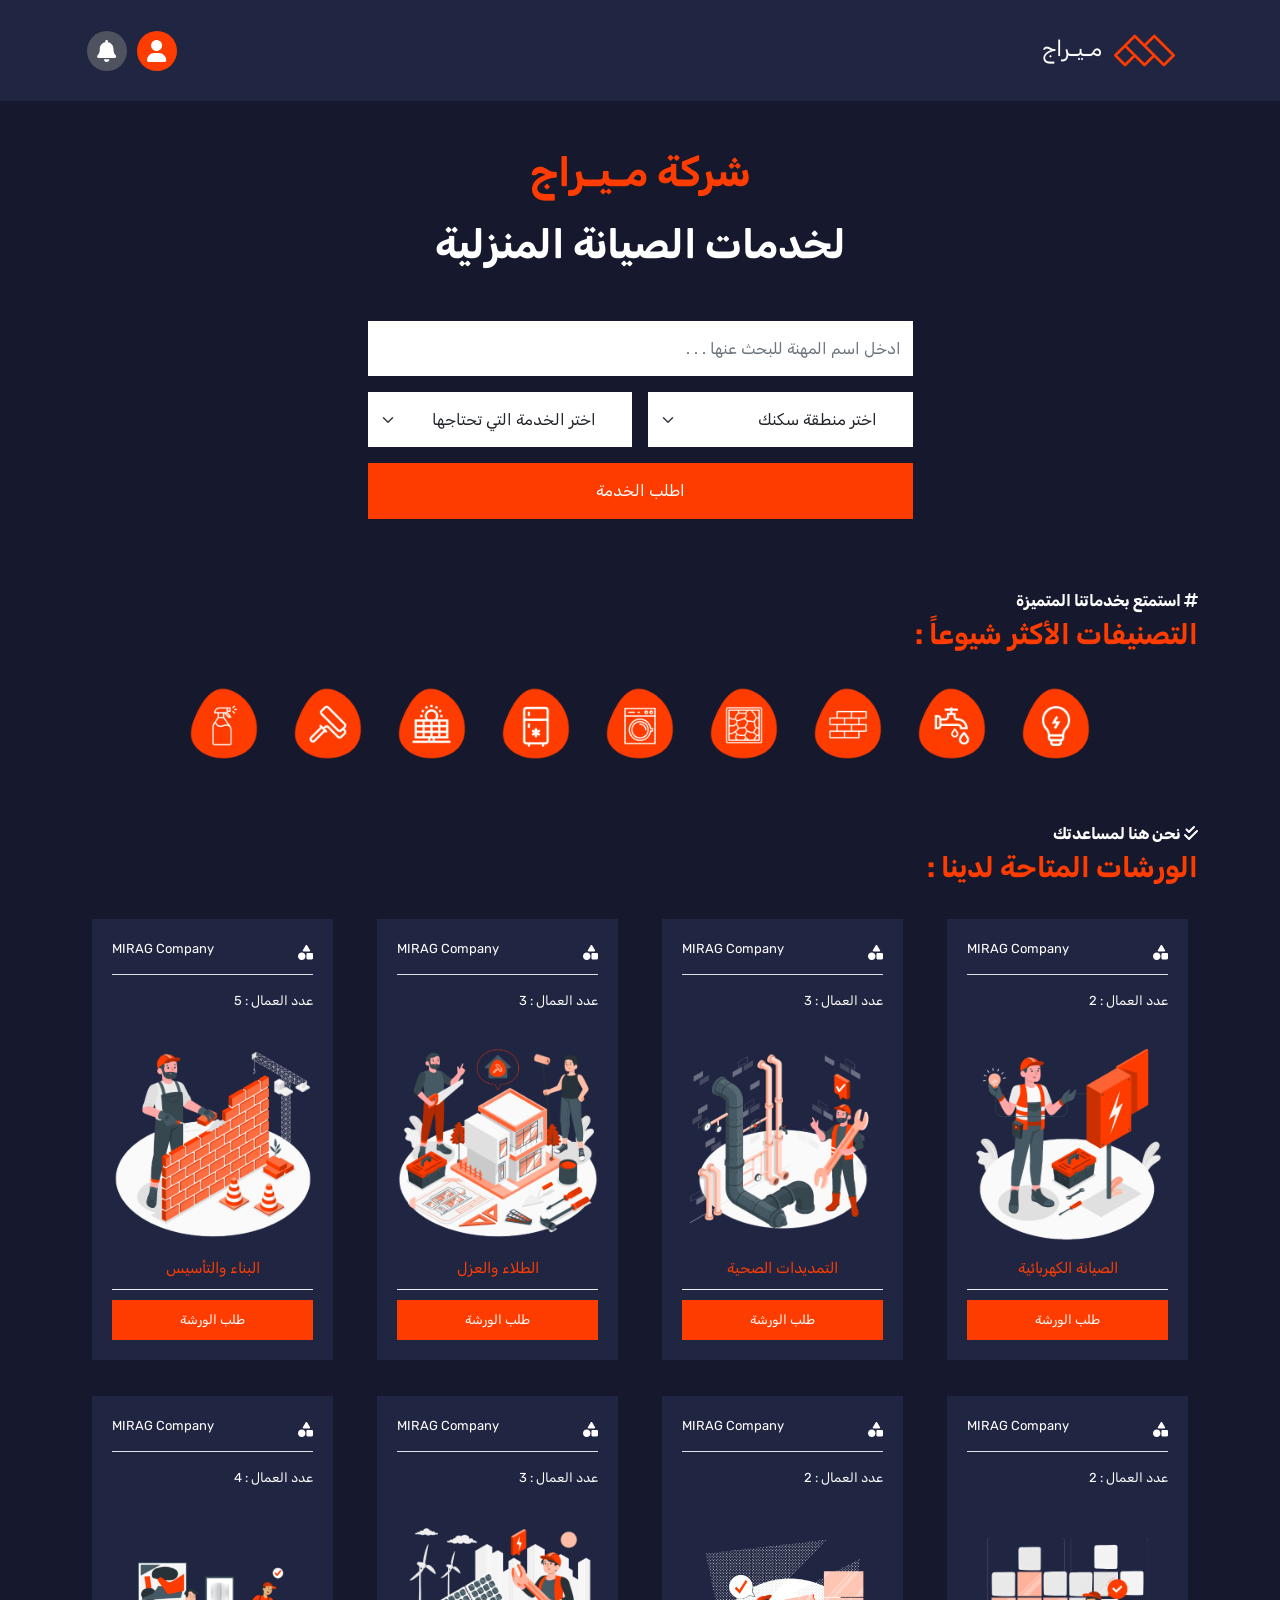
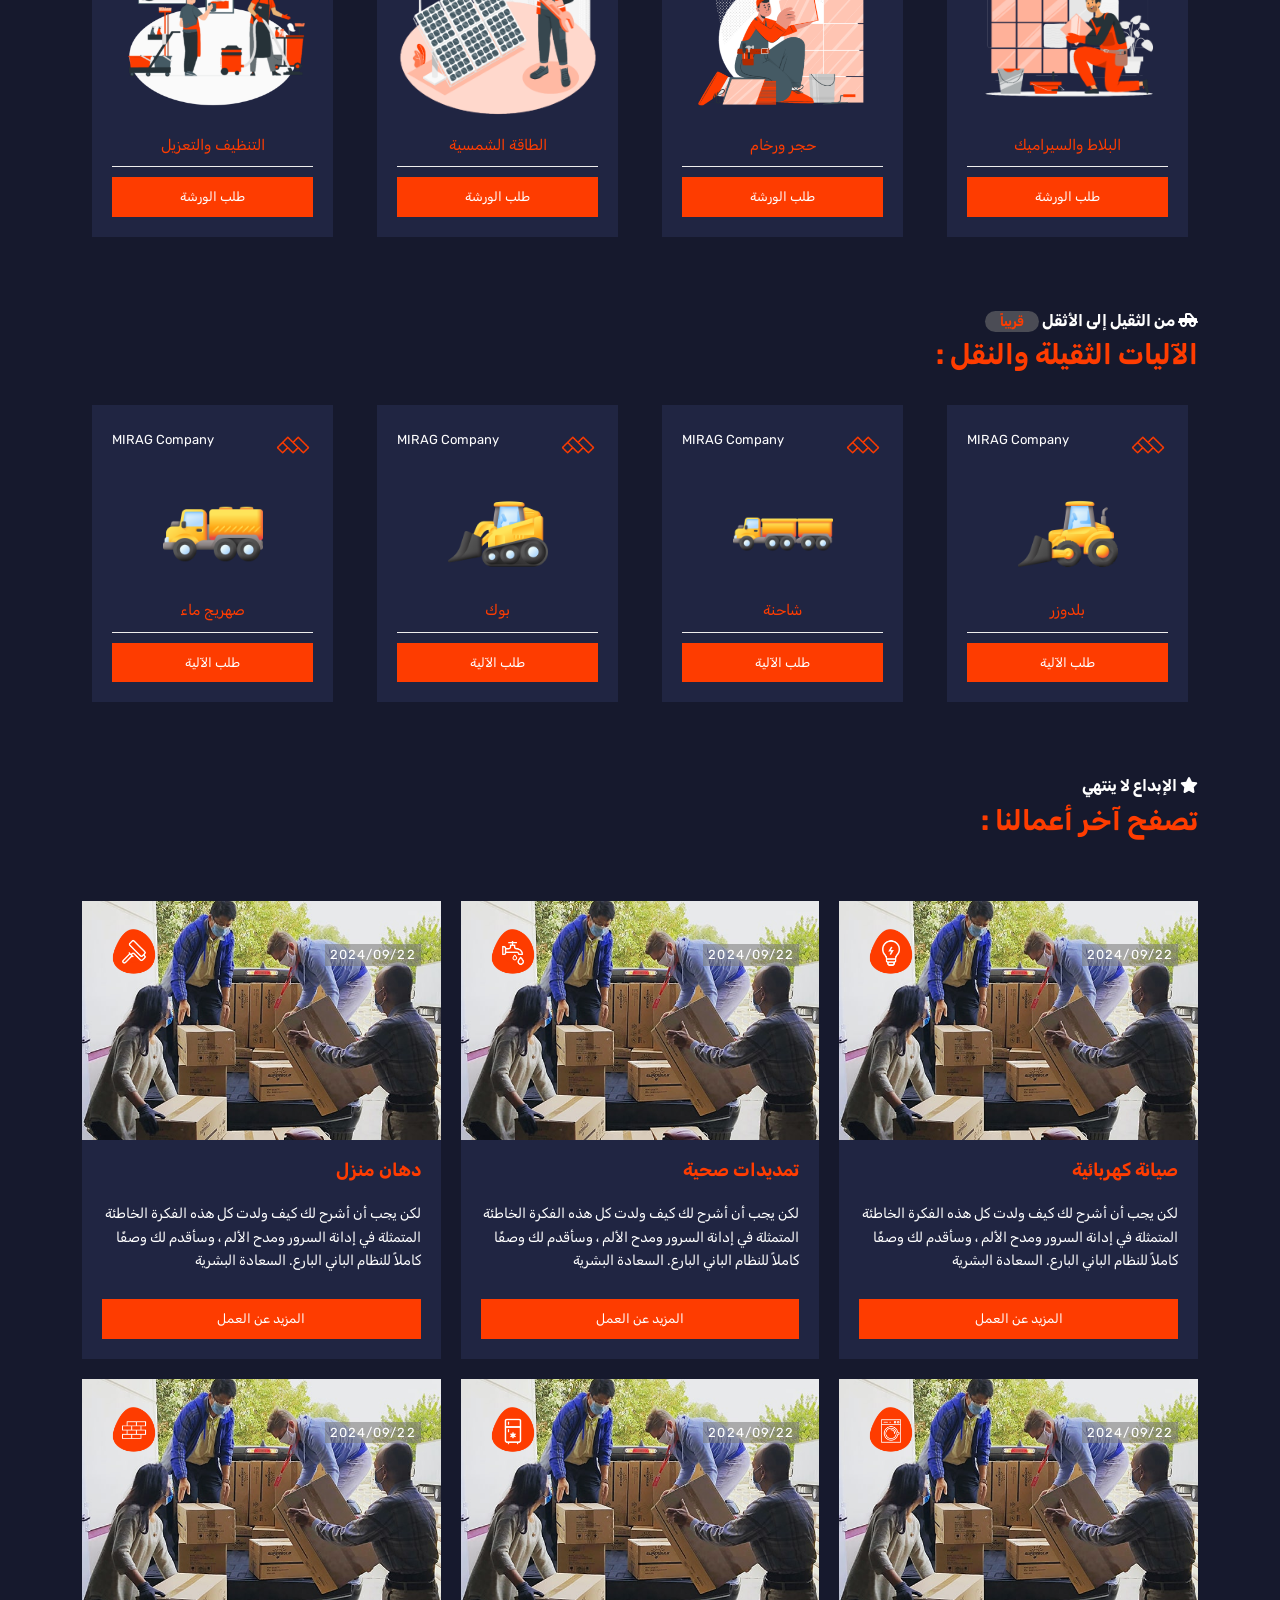
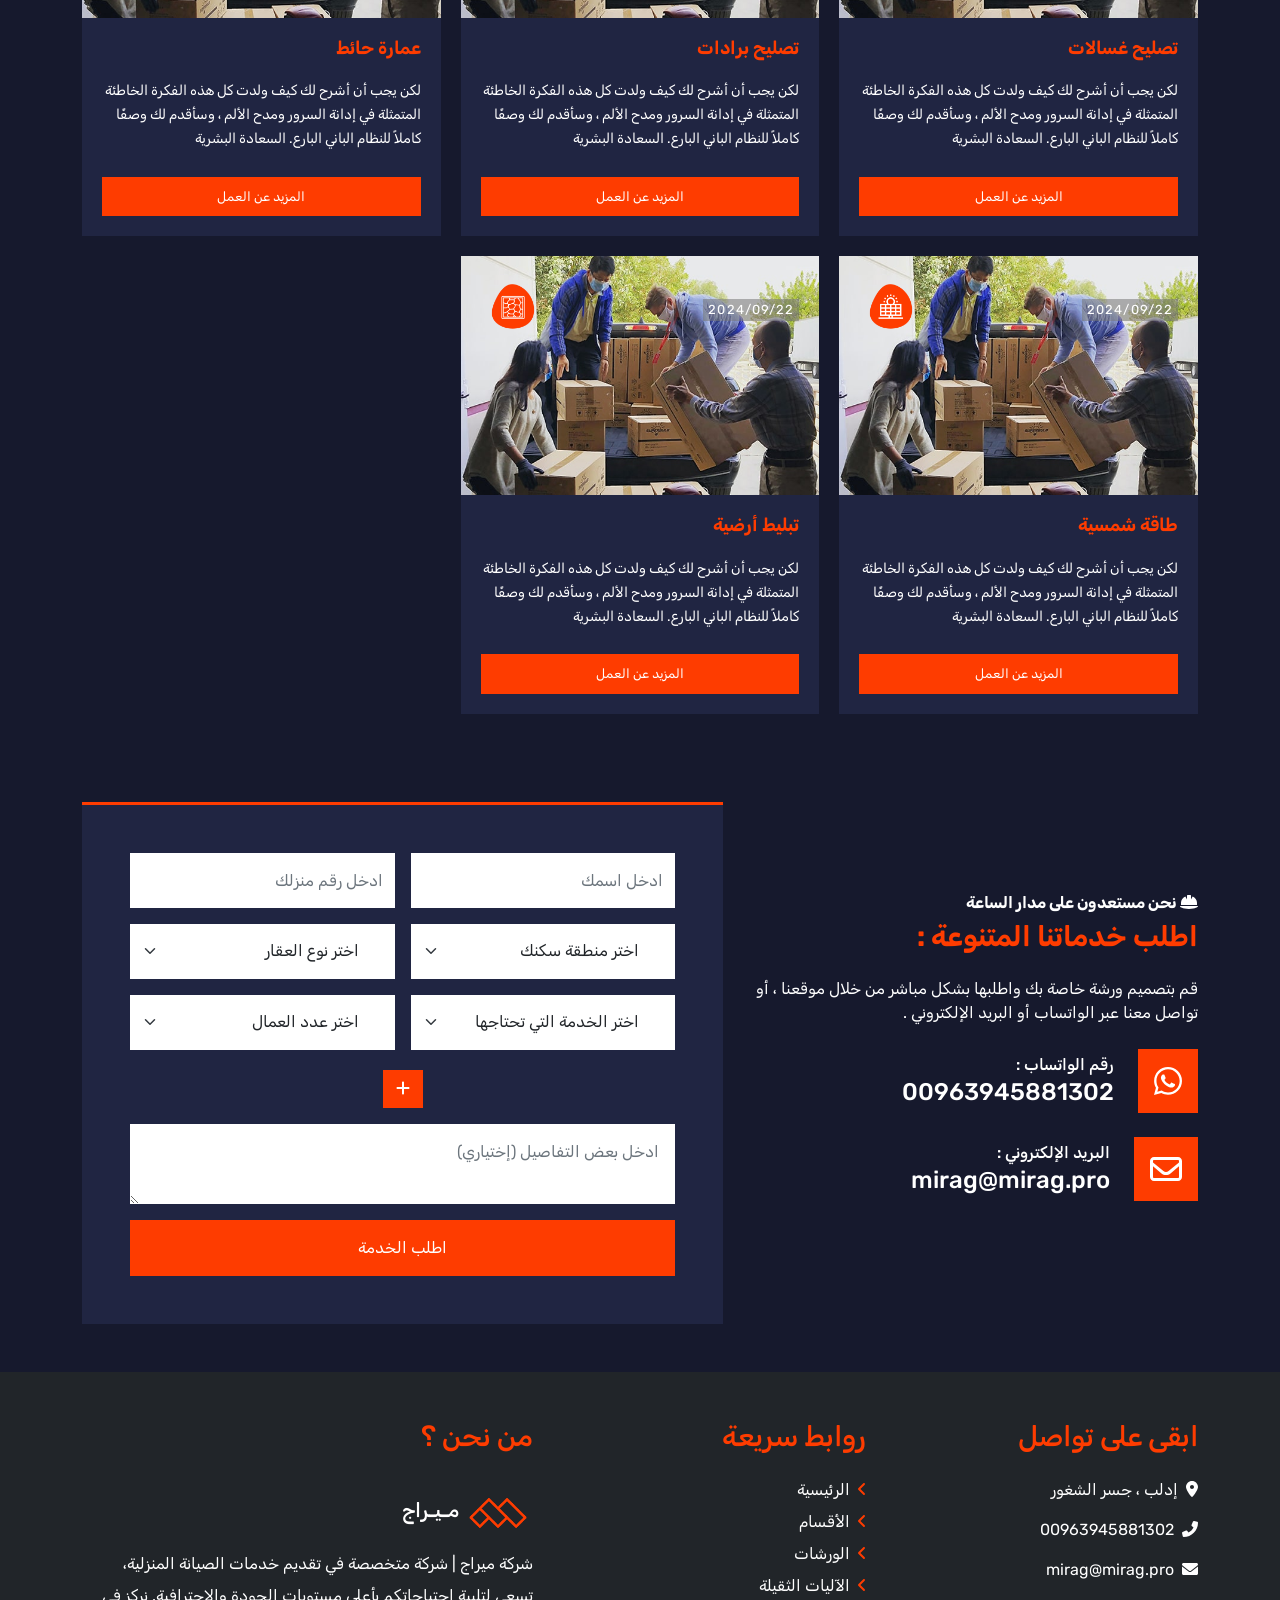
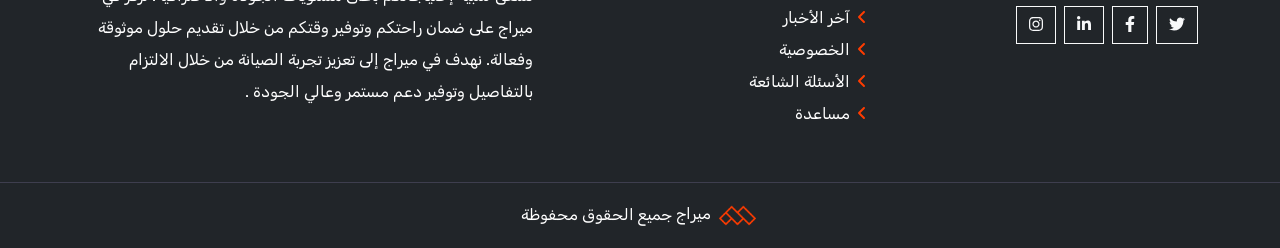
==== index.html @ 7f9eccc1 "Add files via upload" ====
<!DOCTYPE html>
<html dir="rtl">

<head>
    <meta charset="UTF-8">
    <meta name="viewport" content="width=device-width, initial-scale=1.0">
    <title>ميراج | صفحة الخدمات الرئيسية</title>
    <!-- favicon -->
    <link rel="icon" type="image/png" href="brand/icon.png">
    <link rel="stylesheet" href="css/bootstrap.min.css" />
    <link rel="stylesheet" href="css/all.min.css" />
    <link rel="stylesheet" href="css/style.css" />
    <!-- Fonts Tybe -->
    <link rel="preconnect" href="https://fonts.googleapis.com">
    <link rel="preconnect" href="https://fonts.gstatic.com" crossorigin>
    <link href="https://fonts.googleapis.com/css2?family=Rubik:ital,wght@0,300..900;1,300..900&display=swap"
        rel="stylesheet">
</head>

<body>
    <div id="header"></div>
    <!--Start Navbar -->
    <nav class="navbar navbar-expand-lg sticky-top">
        <div class="container">
            <a class="navbar-brand d-inline" href="index.html" style="font-size: 22px;">
                <img src="brand/icon.png" class="d-inline" height="75px" alt="logo-sera"> مـيـراج
            </a>
            <div class="link">
                <a class="p-2 p-lg-3 a-link bg-active" title="الملف الشخصي" aria-current="page" href="#"><i
                        class="fas fa-user"></i></a>
                <a class="p-2 p-lg-3 a-link" title="الإشعارات" aria-current="page" href="#"><i
                        class="fas fa-bell"></i></a>
            </div>
        </div>
    </nav>
    <!-- End Navbar -->
    <!-- Start Header -->
    <div class="container mb-4 mt-5">
        <div class="row justify-content-center">
            <h1 class="color-primary text-center mb-4 fw-bold">شركة مـيـراج</h1>
            <h1 class="text-white text-center fw-bold mb-1">لخدمات الصيانة المنزلية</h1>
        </div>
        <div class="row align-items-center justify-content-center">
            <div class="col-lg-7">
                <div class="text-center p-5">
                    <form>
                        <div class="row g-3">
                            <div class="col-12">
                                <input type="text" class="form-control border-0 noborder"
                                    placeholder="ادخل اسم المهنة للبحث عنها . . ." style="height: 55px;">
                            </div>
                            <div class="col-12 col-sm-6">
                                <select class="form-select border-0 noborder" style="height: 55px;">
                                    <option selected="">اختر منطقة سكنك</option>
                                    <option value="1">جسر الشغور</option>
                                    <option value="2">الجانودية</option>
                                    <option value="3">الشغر</option>
                                </select>
                            </div>
                            <div class="col-12 col-sm-6">
                                <select class="form-select border-0 noborder" style="height: 55px;">
                                    <option style="font-family:Rubik, sans-serif;" selected="">اختر الخدمة التي تحتاجها
                                    </option>
                                    <option value="1">الصيانة الكهربائية</option>
                                    <option value="2">التمديدات الصحية</option>
                                    <option value="3">العمارة</option>
                                    <option value="3">التبليط</option>
                                    <option value="3">الطاقة الشمسية</option>
                                    <option value="3">تصليح الغسالات</option>
                                    <option value="3">تصليح البرادات</option>
                                    <option value="3">الطلاء والعزل</option>
                                    <option value="3">التنظيف</option>
                                </select>
                            </div>
                            <div class="col-12">
                                <button class="btn btn-primary bg-active-button w-100 py-3 noborder border-0 "
                                    type="submit">اطلب الخدمة</button>
                            </div>
                        </div>
                    </form>
                </div>
            </div>
        </div>
    </div>
    <!-- End Header -->

    <!-- Start Tags -->
    <div class="container mb-5">
        <div class="row">
            <h6 class="text-white fw-bold"><i class="fas fa-hashtag"></i> استمتع بخدماتنا المتميزة
            </h6>
            <h3 class="color-primary fw-bold mb-4">التصنيفات الأكثر شيوعاً :</h3>
        </div>
        <div class="row mb-5">
            <center>
                <div class="col-md-12">
                    <div class="tags">
                        <a href="#"> <img src="icon/electric.png" alt="electric"></a>
                        <a href="#"> <img src="icon/plumber.png" alt="plumber"></a>
                        <a href="#"> <img src="icon/build.png" alt="build"></a>
                        <a href="#"><img src="icon/paved.png" alt="paved"></a>
                        <a href="#"> <img src="icon/washing.png" alt="washing"></a>
                        <a href="#"> <img src="icon/brad.png" alt="brad"></a>
                        <a href="#"> <img src="icon/sun_energy.png" alt="sun_energy"></a>
                        <a href="#"> <img src="icon/paint.png" alt="paint"></a>
                        <a href="#"> <img src="icon/clean.png" alt="clean"></a>
                    </div>
                </div>
            </center>
        </div>
    </div>
    <!-- End Tags -->
    <!-- Start Categories -->
    <section class="mb-5" id="categories">
        <div class="container">
            <div class="row">
                <h6 class="text-white fw-bold"><i class="fas fa-check-double"></i> نحن هنا لمساعدتك
                </h6>
                <h3 class="color-primary fw-bold mb-4">الورشات المتاحة لدينا :</h3>
            </div>
            <div class="row justify-content-center">

                <div class="col-lg-3 mb-3">
                    <div class="file">
                        <div class="info-button border-bottom">
                            <i class="fas fa-shapes icon-file mb-2"></i>
                            <p>MIRAG Company</p>
                        </div>
                        <p class="mt-3">عدد العمال : 2</p>
                        <div class="icon text-center">
                            <img decoding="async" src="warshat/Electrician-Mirag.png" width="200" alt="Electrician" />
                        </div>
                        <div class="name-ship">الصيانة الكهربائية</div>
                        <div class="info-between">
                            <a href="#" class="a-file">طلب الورشة</a>
                        </div>
                    </div>
                </div>

                <div class="col-lg-3 mb-3">
                    <div class="file">
                        <div class="info-button border-bottom">
                            <i class="fas fa-shapes icon-file mb-2"></i>
                            <p>MIRAG Company</p>
                        </div>
                        <p class="mt-3">عدد العمال : 3</p>
                        <div class="icon text-center">
                            <img decoding="async" src="warshat/plumber-Mirag.png" width="200" alt="plumber" />
                        </div>
                        <div class="name-ship">التمديدات الصحية</div>
                        <div class="info-between">
                            <a href="#" class="a-file">طلب الورشة</a>
                        </div>
                    </div>
                </div>
                <div class="col-lg-3 mb-3">
                    <div class="file">
                        <div class="info-button border-bottom">
                            <i class="fas fa-shapes icon-file mb-2"></i>
                            <p>MIRAG Company</p>
                        </div>
                        <p class="mt-3">عدد العمال : 3</p>
                        <div class="icon text-center">
                            <img decoding="async" src="warshat/painting-Mirag.png" width="200" alt="painting" />
                        </div>
                        <div class="name-ship">الطلاء والعزل</div>
                        <div class="info-between">
                            <a href="#" class="a-file">طلب الورشة</a>
                        </div>
                    </div>
                </div>
                <div class="col-lg-3 mb-3">
                    <div class="file">
                        <div class="info-button border-bottom">
                            <i class="fas fa-shapes icon-file mb-2"></i>
                            <p>MIRAG Company</p>
                        </div>
                        <p class="mt-3">عدد العمال : 5</p>
                        <div class="icon text-center">
                            <img decoding="async" src="warshat/building-Mirag.png" width="200" alt="building" />
                        </div>
                        <div class="name-ship">البناء والتأسيس</div>
                        <div class="info-between">
                            <a href="#" class="a-file">طلب الورشة</a>
                        </div>
                    </div>
                </div>
                <div class="col-lg-3 mb-3">
                    <div class="file">
                        <div class="info-button border-bottom">
                            <i class="fas fa-shapes icon-file mb-2"></i>
                            <p>MIRAG Company</p>
                        </div>
                        <p class="mt-3">عدد العمال : 2</p>
                        <div class="icon text-center">
                            <img decoding="async" src="warshat/Tileder-Mirag.png" width="200" alt="Tileder-Mirag" />
                        </div>
                        <div class="name-ship">البلاط والسيراميك</div>
                        <div class="info-between">
                            <a href="#" class="a-file">طلب الورشة</a>
                        </div>
                    </div>
                </div>
                <div class="col-lg-3 mb-3">
                    <div class="file">
                        <div class="info-button border-bottom">
                            <i class="fas fa-shapes icon-file mb-2"></i>
                            <p>MIRAG Company</p>
                        </div>
                        <p class="mt-3">عدد العمال : 2</p>
                        <div class="icon text-center">
                            <img decoding="async" src="warshat/rock-Mirag.png" width="200" alt="Tileder-Mirag" />
                        </div>
                        <div class="name-ship">حجر ورخام</div>
                        <div class="info-between">
                            <a href="#" class="a-file">طلب الورشة</a>
                        </div>
                    </div>
                </div>
                <div class="col-lg-3 mb-3">
                    <div class="file">
                        <div class="info-button border-bottom">
                            <i class="fas fa-shapes icon-file mb-2"></i>
                            <p>MIRAG Company</p>
                        </div>
                        <p class="mt-3">عدد العمال : 3</p>
                        <div class="icon text-center">
                            <img decoding="async" src="warshat/sun-energy-Mirag.png" width="200"
                                alt="sun-energy-Mirag" />
                        </div>
                        <div class="name-ship">الطاقة الشمسية</div>
                        <div class="info-between">
                            <a href="#" class="a-file">طلب الورشة</a>
                        </div>
                    </div>
                </div>
                <div class="col-lg-3 mb-3">
                    <div class="file">
                        <div class="info-button border-bottom">
                            <i class="fas fa-shapes icon-file mb-2"></i>
                            <p>MIRAG Company</p>
                        </div>
                        <p class="mt-3">عدد العمال : 4</p>
                        <div class="icon text-center">
                            <img decoding="async" src="warshat/clean-Mirag.png" width="200" alt="clean-Mirag" />
                        </div>
                        <div class="name-ship">التنظيف والتعزيل</div>
                        <div class="info-between">
                            <a href="#" class="a-file">طلب الورشة</a>
                        </div>
                    </div>
                </div>
            </div>
        </div>
    </section>
    <!-- End Categories -->

    <!-- Start Bulldozer -->
    <section class="mb-5" id="categories">
        <div class="container">
            <div class="row">
                <h6 class="text-white fw-bold"><i class="fas fa-truck-pickup"></i> من الثقيل إلى الأثقل <span
                        class="soon">قريباً</span>
                </h6>
                <h3 class="color-primary fw-bold mb-4">الآليات الثقيلة والنقل :</h3>
            </div>
            <div class="row justify-content-center">
                <div class="col-lg-3 mb-3">
                    <div class="file">
                        <div class="info-button border-0">
                            <img class="mb-1" decoding="async" src="brand/icon.png" width="40" alt="logo" />
                            <p>MIRAG Company</p>
                        </div>
                        <div class="icon text-center">
                            <img decoding="async" src="imgs/wheel-bulldozer.png" width="100" alt="wheel-bulldozer" />
                        </div>
                        <div class="name-ship">بلدوزر</div>
                        <div class="info-between">
                            <a href="#" class="a-file">طلب الآلية</a>
                        </div>
                    </div>
                </div>
                <div class="col-lg-3 mb-3">
                    <div class="file">
                        <div class="info-button border-0">
                            <img class="mb-1" decoding="async" src="brand/icon.png" width="40" alt="logo" />
                            <p>MIRAG Company</p>
                        </div>
                        <div class="icon text-center">
                            <img decoding="async" src="imgs/transfer-dump-truck.png" width="100"
                                alt="transfer-dump-truck" />
                        </div>
                        <div class="name-ship">شاحنة</div>
                        <div class="info-between">
                            <a href="#" class="a-file">طلب الآلية</a>
                        </div>
                    </div>
                </div>
                <div class="col-lg-3 mb-3">
                    <div class="file">
                        <div class="info-button border-0">
                            <img class="mb-1" decoding="async" src="brand/icon.png" width="40" alt="logo" />
                            <p>MIRAG Company</p>
                        </div>
                        <div class="icon text-center">
                            <img decoding="async" src="imgs/track-loader.png" width="100" alt="track-loader" />
                        </div>
                        <div class="name-ship">بوك</div>
                        <div class="info-between">
                            <a href="#" class="a-file">طلب الآلية</a>
                        </div>
                    </div>
                </div>
                <div class="col-lg-3 mb-3">
                    <div class="file">
                        <div class="info-button border-0">
                            <img class="mb-1" decoding="async" src="brand/icon.png" width="40" alt="logo" />
                            <p>MIRAG Company</p>
                        </div>
                        <div class="icon text-center">
                            <img decoding="async" src="imgs/fuel-truck.png" width="100" alt="fuel-truck" />
                        </div>
                        <div class="name-ship">صهريج ماء</div>
                        <div class="info-between">
                            <a href="#" class="a-file">طلب الآلية</a>
                        </div>
                    </div>
                </div>
            </div>
        </div>
    </section>
    <!-- End Bulldozer -->

    <!-- Start Last Works -->
    <section class="" id="last-works">
        <div class="container">
            <div class="row">
                <h6 class="text-white fw-bold"><i class="fas fa-star"></i> الإبداع لا ينتهي
                </h6>
                <h3 class="color-primary fw-bold mb-4">تصفح آخر أعمالنا :</h3>
            </div>
            <div class="row justify-content-center">
                <div class="courses-page">
                    <!-- Start Artical Work -->
                    <div class="course">
                        <a href="#"><img class="cover" src="imgs/blog-1.jpg" alt="صورة ضمن العمل" /></a>
                        <a href="#"><img class="instructor" src="icon/electric.png" alt="electric" /></a>
                        <p class="instructor2">2024/09/22</p>
                        <div class="info-product">

                            <h4 class="name-product">صيانة كهربائية</h4>
                            <p class="description-product">
                                لكن يجب أن أشرح لك كيف ولدت كل هذه الفكرة الخاطئة المتمثلة في إدانة السرور ومدح
                                الألم ،
                                وسأقدم لك وصفًا
                                كاملاً للنظام الباني البارع. السعادة البشرية
                            </p>
                        </div>
                        <div class="info-between">
                            <a href="product.html" class="a-file">المزيد عن العمل</a>
                        </div>
                    </div>
                    <!-- End Artical Work -->
                    <!-- Start Artical Work -->
                    <div class="course">
                        <a href="#"><img class="cover" src="imgs/blog-1.jpg" alt="صورة ضمن العمل" /></a>
                        <a href="#"><img class="instructor" src="icon/plumber.png" alt="plumber" /></a>
                        <p class="instructor2">2024/09/22</p>
                        <div class="info-product">
                            <h4 class="name-product">تمديدات صحية</h4>
                            <p class="description-product">
                                لكن يجب أن أشرح لك كيف ولدت كل هذه الفكرة الخاطئة المتمثلة في إدانة السرور ومدح
                                الألم ،
                                وسأقدم لك وصفًا
                                كاملاً للنظام الباني البارع. السعادة البشرية
                            </p>
                        </div>
                        <div class="info-between">
                            <a href="product.html" class="a-file">المزيد عن العمل</a>
                        </div>
                    </div>
                    <!-- End Artical Work -->
                    <!-- Start Artical Work -->
                    <div class="course">
                        <a href="#"><img class="cover" src="imgs/blog-1.jpg" alt="صورة ضمن العمل" /></a>
                        <a href="#"><img class="instructor" src="icon/paint.png" alt="paint" /></a>
                        <p class="instructor2">2024/09/22</p>
                        <div class="info-product">
                            <h4 class="name-product">دهان منزل</h4>
                            <p class="description-product">
                                لكن يجب أن أشرح لك كيف ولدت كل هذه الفكرة الخاطئة المتمثلة في إدانة السرور ومدح
                                الألم ،
                                وسأقدم لك وصفًا
                                كاملاً للنظام الباني البارع. السعادة البشرية
                            </p>
                        </div>
                        <div class="info-between">
                            <a href="product.html" class="a-file">المزيد عن العمل</a>
                        </div>
                    </div>
                    <!-- End Artical Work -->
                    <!-- Start Artical Work -->
                    <div class="course">
                        <a href="#"><img class="cover" src="imgs/blog-1.jpg" alt="صورة ضمن العمل" /></a>
                        <a href="#"><img class="instructor" src="icon/washing.png" alt="washing" /></a>
                        <p class="instructor2">2024/09/22</p>
                        <div class="info-product">
                            <h4 class="name-product">تصليح غسالات</h4>
                            <p class="description-product">
                                لكن يجب أن أشرح لك كيف ولدت كل هذه الفكرة الخاطئة المتمثلة في إدانة السرور ومدح
                                الألم ،
                                وسأقدم لك وصفًا
                                كاملاً للنظام الباني البارع. السعادة البشرية
                            </p>
                        </div>
                        <div class="info-between">
                            <a href="product.html" class="a-file">المزيد عن العمل</a>
                        </div>
                    </div>
                    <!-- End Artical Work -->
                    <!-- Start Artical Work -->
                    <div class="course">
                        <a href="#"><img class="cover" src="imgs/blog-1.jpg" alt="صورة ضمن العمل" /></a>
                        <a href="#"><img class="instructor" src="icon/brad.png" alt="brad" /></a>
                        <p class="instructor2">2024/09/22</p>
                        <div class="info-product">
                            <h4 class="name-product">تصليح برادات</h4>
                            <p class="description-product">
                                لكن يجب أن أشرح لك كيف ولدت كل هذه الفكرة الخاطئة المتمثلة في إدانة السرور ومدح
                                الألم ،
                                وسأقدم لك وصفًا
                                كاملاً للنظام الباني البارع. السعادة البشرية
                            </p>
                        </div>
                        <div class="info-between">
                            <a href="product.html" class="a-file">المزيد عن العمل</a>
                        </div>
                    </div>
                    <!-- End Artical Work -->
                    <!-- Start Artical Work -->
                    <div class="course">
                        <a href="#"><img class="cover" src="imgs/blog-1.jpg" alt="صورة ضمن العمل" /></a>
                        <a href="#"><img class="instructor" src="icon/build.png" alt="build" /></a>
                        <p class="instructor2">2024/09/22</p>
                        <div class="info-product">
                            <h4 class="name-product">عمارة حائط</h4>
                            <p class="description-product">
                                لكن يجب أن أشرح لك كيف ولدت كل هذه الفكرة الخاطئة المتمثلة في إدانة السرور ومدح
                                الألم ،
                                وسأقدم لك وصفًا
                                كاملاً للنظام الباني البارع. السعادة البشرية
                            </p>
                        </div>
                        <div class="info-between">
                            <a href="product.html" class="a-file">المزيد عن العمل</a>
                        </div>
                    </div>
                    <!-- End Artical Work -->
                    <!-- Start Artical Work -->
                    <div class="course">
                        <a href="#"><img class="cover" src="imgs/blog-1.jpg" alt="صورة ضمن العمل" /></a>
                        <a href="#"><img class="instructor" src="icon/sun_energy.png" alt="sun_energy" /></a>
                        <p class="instructor2">2024/09/22</p>
                        <div class="info-product">
                            <h4 class="name-product">طاقة شمسية</h4>
                            <p class="description-product">
                                لكن يجب أن أشرح لك كيف ولدت كل هذه الفكرة الخاطئة المتمثلة في إدانة السرور ومدح
                                الألم ،
                                وسأقدم لك وصفًا
                                كاملاً للنظام الباني البارع. السعادة البشرية
                            </p>
                        </div>
                        <div class="info-between">
                            <a href="product.html" class="a-file">المزيد عن العمل</a>
                        </div>
                    </div>
                    <!-- End Artical Work -->
                    <!-- Start Artical Work -->
                    <div class="course">
                        <a href="#"><img class="cover" src="imgs/blog-1.jpg" alt="صورة ضمن العمل" /></a>
                        <a href="#"><img class="instructor" src="icon/paved.png" alt="paved" /></a>
                        <p class="instructor2">2024/09/22</p>
                        <div class="info-product">
                            <h4 class="name-product">تبليط أرضية</h4>
                            <p class="description-product">
                                لكن يجب أن أشرح لك كيف ولدت كل هذه الفكرة الخاطئة المتمثلة في إدانة السرور ومدح
                                الألم ،
                                وسأقدم لك وصفًا
                                كاملاً للنظام الباني البارع. السعادة البشرية
                            </p>
                        </div>
                        <div class="info-between">
                            <a href="product.html" class="a-file">المزيد عن العمل</a>
                        </div>
                    </div>
                    <!-- End Artical Work -->
                </div>
            </div>
        </div>
    </section>
    <!-- End Last Works -->
    <!-- Start Contact -->
    <div class="container-xxl mb-5">
        <div class="container">
            <div class="row  align-items-center">
                <div class="col-lg-5 mb-2">
                    <h6 class="text-white fw-bold"><i class="fa-solid fa-helmet-safety"></i> نحن مستعدون على
                        مدار الساعة
                    </h6>
                    <h3 class="color-primary fw-bold mb-4">اطلب خدماتنا المتنوعة :</h3>

                    <p class="text-white mb-4">
                        قم بتصميم ورشة خاصة بك واطلبها بشكل مباشر من خلال موقعنا ، أو
                        تواصل معنا عبر الواتساب أو البريد الإلكتروني .</p>
                    <div class="d-flex align-items-center mb-4">
                        <i class="fa-brands fa-whatsapp p-3 fa-2x  bg-active text-white"></i>
                        <div style="padding-right: 1.5rem !important;">
                            <h6 class="text-white mb-1">رقم الواتساب :</h6>
                            <h4 class="text-white m-0" style="text-align: right;">00963945881302</h4>
                        </div>
                    </div>
                    <div class="d-flex align-items-center mb-4">
                        <i class="fa-regular fa-envelope p-3 fa-2x  bg-active text-white"></i>
                        <div style="padding-right: 1.5rem !important;">
                            <h6 class="text-white mb-1">البريد الإلكتروني :</h6>
                            <h4 class="text-white m-0" style="text-align: right;">mirag@mirag.pro</h4>
                        </div>
                    </div>
                </div>
                <div class="col-lg-7">
                    <div class="bg-primary text-center p-5" style="border-top: 3px solid var(--second-color);">
                        <form>
                            <div class="row g-3">
                                <div class="col-12 col-sm-6">
                                    <input type="text" class="form-control border-0 noborder" placeholder="ادخل اسمك"
                                        style="height: 55px;">
                                </div>
                                <div class="col-12 col-sm-6">
                                    <input type="text" class="form-control border-0 noborder"
                                        placeholder="ادخل رقم منزلك" style="height: 55px; ">
                                </div>
                                <div class="col-12 col-sm-6">
                                    <select class="form-select border-0 noborder" style="height: 55px;">
                                        <option selected="">اختر منطقة سكنك</option>
                                        <option value="1">جسر الشغور</option>
                                        <option value="2">الجانودية</option>
                                        <option value="3">الشغر</option>
                                    </select>
                                </div>
                                <div class="col-12 col-sm-6">
                                    <select class="form-select border-0 noborder" style="height: 55px;">
                                        <option selected="">اختر نوع العقار</option>
                                        <option value="1">منزل</option>
                                        <option value="2">دكان</option>
                                        <option value="3">بناء</option>
                                        <option value="4">شركة</option>
                                        <option value="5">مصنع</option>
                                    </select>
                                </div>
                                <div class="col-12 col-sm-6">
                                    <select class="form-select border-0 noborder" style="height: 55px;">
                                        <option selected="">اختر الخدمة التي تحتاجها</option>
                                        <option value="1">الصيانة الكهربائية</option>
                                        <option value="2">التمديدات الصحية</option>
                                        <option value="3">العمارة</option>
                                        <option value="3">التبليط</option>
                                        <option value="3">الطاقة الشمسية</option>
                                        <option value="3">تصليح الغسالات</option>
                                        <option value="3">تصليح البرادات</option>
                                        <option value="3">الطلاء والعزل</option>
                                        <option value="3">التنظيف</option>
                                    </select>
                                </div>
                                <div class="col-12 col-sm-6">
                                    <select class="form-select border-0 noborder" style="height: 55px;">
                                        <option selected="">اختر عدد العمال</option>
                                        <option value="1">1</option>
                                        <option value="2">2</option>
                                        <option value="3">3</option>
                                        <option value="4">4</option>
                                        <option value="5">5</option>
                                    </select>
                                </div>
                                <center>
                                    <a onclick="addRow(); return false" class="btn bg-active-button mt-1 noborder"><i
                                            class="fas fa-plus text-white"></i></a>
                                </center>
                                <div id="inRows" class="column m-0">
                                </div>
                                <div class="col-12">
                                    <textarea class="form-control border-0 noborder p-3"
                                        placeholder="ادخل بعض التفاصيل (إختياري)"></textarea>
                                </div>
                                <div class="col-12">
                                    <button class="btn btn-primary bg-active w-100 py-3 noborder border-0 "
                                        type="submit">اطلب الخدمة</button>
                                </div>
                            </div>
                        </form>
                    </div>
                </div>
            </div>
        </div>
    </div>
    <!-- End Contact -->
    <!-- Start Footer -->
    <div class="container-fluid bg-dark text-white mt-5 px-sm-3 px-md-5">
        <div class="container">
            <div class="row pt-5">
                <div class="col-lg-7 col-md-6">
                    <div class="row">
                        <div class="col-md-6 m mb-5">
                            <h3 class="active mb-4">ابقى على تواصل</h3>
                            <p><i class="fa fa-map-marker-alt ml-2"></i>إدلب ، جسر الشغور</p>
                            <p><i class="fa fa-phone-alt ml-2"></i>00963945881302</p>
                            <p><i class="fa fa-envelope ml-2"></i>mirag@mirag.pro</p>
                            <div class="d-flex justify-content-start mt-4">
                                <a class="btn btn-outline-light btn-social ml-2 noborder" href="#"><i
                                        class="fab fa-twitter"></i></a>
                                <a class="btn btn-outline-light btn-social ml-2 noborder" href="#"><i
                                        class="fab fa-facebook-f"></i></a>
                                <a class="btn btn-outline-light btn-social ml-2 noborder" href="#"><i
                                        class="fab fa-linkedin-in"></i></a>
                                <a class="btn btn-outline-light btn-social noborder" href="#"><i
                                        class="fab fa-instagram"></i></a>
                            </div>
                        </div>
                        <div class="col-md-6 mb-5">
                            <h3 class="active mb-4">روابط سريعة</h3>
                            <div class="d-flex flex-column justify-content-start">
                                <a class="text-white mb-2" href="#"><i
                                        class="fa fa-angle-left ml-2 active"></i>الرئيسية</a>
                                <a class="text-white mb-2" href="#"><i
                                        class="fa fa-angle-left ml-2 active"></i>الأقسام</a>
                                <a class="text-white mb-2" href="#"><i
                                        class="fa fa-angle-left ml-2 active"></i>الورشات</a>
                                <a class="text-white mb-2" href="#"><i class="fa fa-angle-left ml-2 active"></i>الآليات
                                    الثقيلة</a>
                                <a class="text-white mb-2" href="#"><i class="fa fa-angle-left ml-2 active"></i>آخر
                                    الأخبار</a>
                                <a class="text-white mb-2" href="#"><i
                                        class="fa fa-angle-left ml-2 active"></i>الخصوصية</a>
                                <a class="text-white mb-2" href="#"><i class="fa fa-angle-left ml-2 active"></i>الأسئلة
                                    الشائعة</a>
                                <a class="text-white mb-2" href="#"><i
                                        class="fa fa-angle-left ml-2 active"></i>مساعدة</a>
                            </div>
                        </div>
                    </div>
                </div>
                <div class="col-lg-5 col-md-6 ">
                    <h3 class="active mb-4">من نحن ؟</h3>
                    <div class="w-100">
                        <img src="brand/icon.png" width="70" alt="logo"> <span class="h5">مـيـراج</span>
                    </div>
                    <p class="lh-lg">شركة ميراج | شركة متخصصة في تقديم خدمات الصيانة المنزلية، تسعى لتلبية إحتياجاتكم
                        بأعلى
                        مستويات الجودة والاحترافية. نركز في ميراج على ضمان راحتكم وتوفير وقتكم من خلال تقديم حلول موثوقة
                        وفعالة. نهدف
                        في ميراج إلى تعزيز تجربة الصيانة من خلال الالتزام بالتفاصيل وتوفير دعم مستمر وعالي الجودة .</p>
                </div>
            </div>
        </div>
    </div>
    <div class="container-fluid bg-dark"
        style="border-top:1px solid #3E3E4E !important;padding-bottom: 10px;padding-top: 10px;">
        <div class="row justify-content-center">
            <p class="m-0 text-white text-center"><a href="#"><img src="brand/icon.png" width="45" alt="icon">
                    ميراج</a> جميع
                الحقوق محفوظة
            </p>
        </div>
    </div>
    <!-- End Footer -->
    <!-- Start Loader & Back To Top -->
    <div id="preloader"></div>
    <a href="#" class="call-whatsapp"><i class="fab fa-whatsapp"></i></a>
    <a href="#header" class="back-to-top">
        <i class="fas fa-arrow-up"></i></a>
    <!-- End Loader & Back To Top -->
</body>
<script src="js/main.js"></script>
<script src="js/input.js"></script>
<script src="js/bootstrap.bundle.min.js"></script>
<script src="js/all.min.js"></script>

</html>
---- css/style.css ----
:root {
  --primary-color: #202542 !important;
  --second-color: #fe3c00 !important;
  --wallper-color: #16192d !important;
  --main-transition: 0.3s !important;
  --second-white: #f7f7f7 !important;
}
::selection {
  background-color: var(--second-color);
  color: #fff;
}
a,
a:hover {
  text-decoration: none;
  color: #fff;
}
.noborder {
  border-radius: 0 !important;
}
.nobox {
  box-shadow: none !important;
}
.color-primary {
  color: var(--second-color) !important;
}
.bg-primary {
  background-color: var(--primary-color) !important;
}
.bg-secondry {
  background-color: var(--wallper-color) !important;
}
.bg-active {
  background-color: var(--second-color) !important;
}
.bg-active-button {
  background-color: var(--second-color) !important;
  transition: var(--main-transition);
}
.bg-active-button:hover {
  background-color: #b32a00 !important;
}
.bg-danger {
  color: #fff;
  background-color: #c90101 !important;
}
.bg-danger:hover {
  color: #fff;
  background-color: #9e0707 !important;
}
.ml-2 {
  margin-left: 0.5rem !important;
}
body {
  font-family: "Rubik", sans-serif;
  background-color: var(--wallper-color);
}
/* Start back-to-top */
.back-to-top {
  display: flex;
  align-items: center;
  justify-content: center;
  position: fixed;
  visibility: hidden;
  opacity: 0;
  left: 15px;
  bottom: 15px;
  z-index: 996;
  background: var(--second-color);
  width: 40px;
  height: 40px;
  border-radius: 0;
  transition: all 0.4s;
  color: var(--second-white) !important;
  animation: action 1s infinite alternate;
}

.back-to-top i {
  font-size: 20px;
  color: #fff !important;
  line-height: 0;
}
.back-to-top:hover {
  background-color: #ff6333;
}
.actived {
  visibility: visible;
  opacity: 1;
  color: #fff;
}

.datepicker-dropdown {
  padding: 20px !important;
}
@keyframes action {
  0% {
    transform: translateY(0);
  }
  100% {
    transform: translateY(-15px);
  }
}

/* End back to top */

/* Start Preloader */
#preloader {
  position: fixed;
  top: 0;
  left: 0;
  right: 0;
  bottom: 0;
  z-index: 9999;
  overflow: hidden;
  background: var(--wallper-color);
}

#preloader:before {
  content: "";
  position: fixed;
  top: calc(50% - 30px);
  left: calc(50% - 30px);
  border: 6px solid var(--primary-color);
  border-top-color: var(--second-color);
  border-radius: 50%;
  width: 60px;
  height: 60px;
  -webkit-animation: animate-preloader 1s linear infinite;
  animation: animate-preloader 1s linear infinite;
}

@-webkit-keyframes animate-preloader {
  0% {
    transform: rotate(0deg);
  }
  100% {
    transform: rotate(360deg);
  }
}

@keyframes animate-preloader {
  0% {
    transform: rotate(0deg);
  }
  100% {
    transform: rotate(360deg);
  }
}
/* End Preloader */
/* Start Whatsapp */
.call-whatsapp {
  display: flex;
  align-items: center;
  justify-content: center;
}
.call-whatsapp {
  position: fixed;
  visibility: hidden;
  opacity: 0;
  right: 15px;
  bottom: 15px;
  z-index: 996;
  background: #075e54;
  width: 40px;
  height: 40px;
  border-radius: 100%;
  transition: all 0.4s;
  color: #fff !important;
}

.call-whatsapp i {
  font-size: 25px;
  color: #fff !important;
  line-height: 0;
}

.call-whatsapp:hover {
  background: #128c7e;
  color: #fff !important;
}
.actived {
  visibility: visible;
  opacity: 1;
  color: #fff !important;
}

.datepicker-dropdown {
  padding: 20px !important;
}
@keyframes action {
  0% {
    transform: translateY(0);
  }
  100% {
    transform: translateY(-15px);
  }
}

/* End Whatsapp */
/* Start Navbar */
.navbar {
  margin-top: 0 !important;
  background-color: var(--primary-color);
}
.active {
  color: var(--second-color) !important;
}
.soon {
  background-color: #7777778c;
  color: var(--second-color);
  font-size: 13px;
  padding: 3px 15px 3px 15px;
  border-radius: 50px;
}
.navbar .link {
  display: flex;
  align-items: center;
  justify-content: space-between;
  font-size: 22px;
}
.navbar .link .a-link {
  color: #fff;
  transition: var(--main-transition);
  background-color: #7777778c;
  margin: 0 5px 0 5px;
  width: 40px;
  height: 40px;
  border-radius: 100%;
  position: relative;
  display: flex;
  align-items: center;
  justify-content: center;
  -webkit-tap-highlight-color: rgba(0, 0, 0, 0);
  touch-action: manipulation;
  border: none;
  outline: none;
}

.navbar .link .a-link:hover {
  background-color: var(--second-color);
  color: #fff;
}

/* End Navbar */

/* Start Tags */

.tags a img {
  margin: auto;
  width: 100px;
  transition: var(--main-transition);
}
.tags a img:hover {
  transform: rotate(13deg);
}
/* End Tags */
/* Start Categories */

.file {
  background-color: var(--primary-color);
  padding: 20px;
  border-radius: 0;
  margin: 10px;
}

.file .icon img {
  margin-top: 15px;
  margin-bottom: 15px;
}

.file .icon-file {
  color: #fff;
}
.file:hover .icon-file {
  color: var(--second-color);
}
.file:hover .info-button p {
  color: #fff;
}
.file .name-ship {
  text-align: center;
  margin-bottom: 10px;
  font-size: 15px;
  color: var(--second-color);
}
.file p {
  color: #fff;
  font-size: 13px;
}
.file .info-between {
  display: flex;
  align-items: center;
  text-align: center;
  margin-top: 10px;
  padding-top: 10px;
  font-size: 13px;
  color: var(--primary-color);
  border-top: 1px solid #eee;
}

.file .a-file {
  background-color: var(--second-color);
  color: #fff;
  padding: 10px;
  border-radius: 0;
  transition: 0.2s;
  width: 100%;
}
.file .a-file:hover {
  background-color: #b32a00;
}
.file .info-button {
  display: flex;
  align-items: center;
  justify-content: space-between;
  font-size: 15px;
  border-bottom: 1px solid #eee;
}
.info-one-proudct {
  padding-top: 20px;
  display: flex;
  align-items: center;
  justify-content: space-between;
  border-top: 5px dashed #eee;
}

/* End Categories */

/* Strat Last Works */
.courses-page {
  grid-template-columns: repeat(auto-fill, minmax(300px, 1fr));
  margin: 40px;
  gap: 20px;
  display: grid;
  padding-bottom: 3rem !important;
}
.courses-page .course {
  overflow: hidden;
  background-color: var(--primary-color);
  position: relative;
}
.courses-page .course .cover {
  max-width: 100%;
}

.courses-page .course:hover .instructor2 {
  background-color: var(--second-color);
}
.courses-page .course .instructor {
  position: absolute;
  width: 64px;
  height: 64px;
  top: 20px;
  left: 20px;
  transition: 0.2s;
}
.courses-page .course .instructor2 {
  position: absolute;
  padding: 1px 5px 1px 5px;
  top: 43px;
  right: 20px;
  transition: 0.2s;
  background-color: #7777778c;
  color: #fff;
  font-size: 13px;
  letter-spacing: 1.1px;
}
.courses-page .course .info-product {
  padding: 20px 20px 0 20px !important;
}
.courses-page .course .name-product {
  font-size: 18px;
  color: var(--second-color);
  margin: 0 !important;
  font-weight: 700;
  padding-bottom: 5px !important;
}
.courses-page .course .description-product {
  font-size: 14px;
  color: #fff;
  margin-top: 15px;
  line-height: 1.7;
}
.courses-page .course .info-between {
  display: flex;
  align-items: center;
  text-align: center;
  margin: 10px;
  padding: 10px;
  font-size: 13px;
  color: var(--second-color);
}
.courses-page .course .info-between .a-file {
  background-color: var(--second-color);
  color: #fff;
  padding: 10px;
  border-radius: 0;
  transition: 0.2s;
  width: 100%;
}
.courses-page .course .info-between .a-file:hover {
  background-color: #b32a00;
}
.courses-page .course .info-product .category-name {
  position: absolute;
  top: 20px;
  right: -20px;
  transform: translateX(-50%);
  font-size: 13px;
  background-color: var(--second-color);
  padding: 5px 15px 5px 15px;
  color: #fff;
}
/* End Last Works */
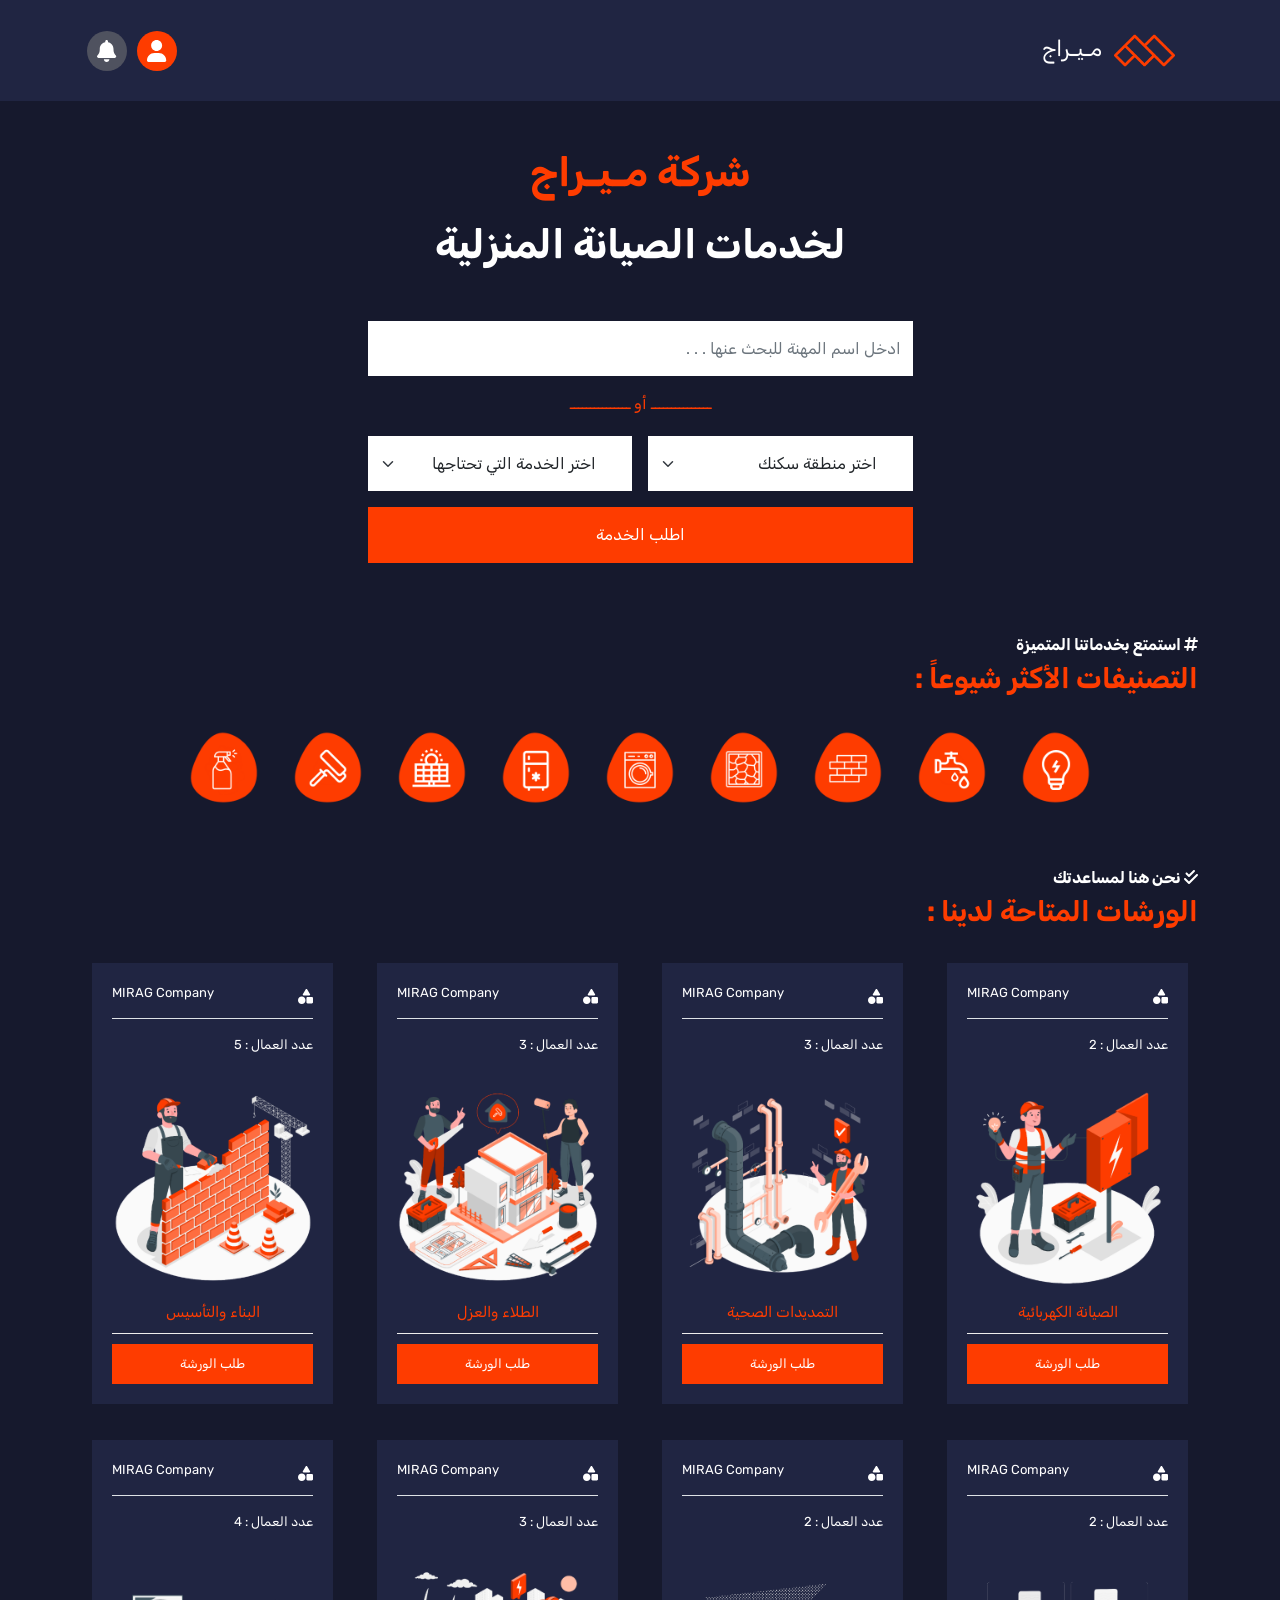
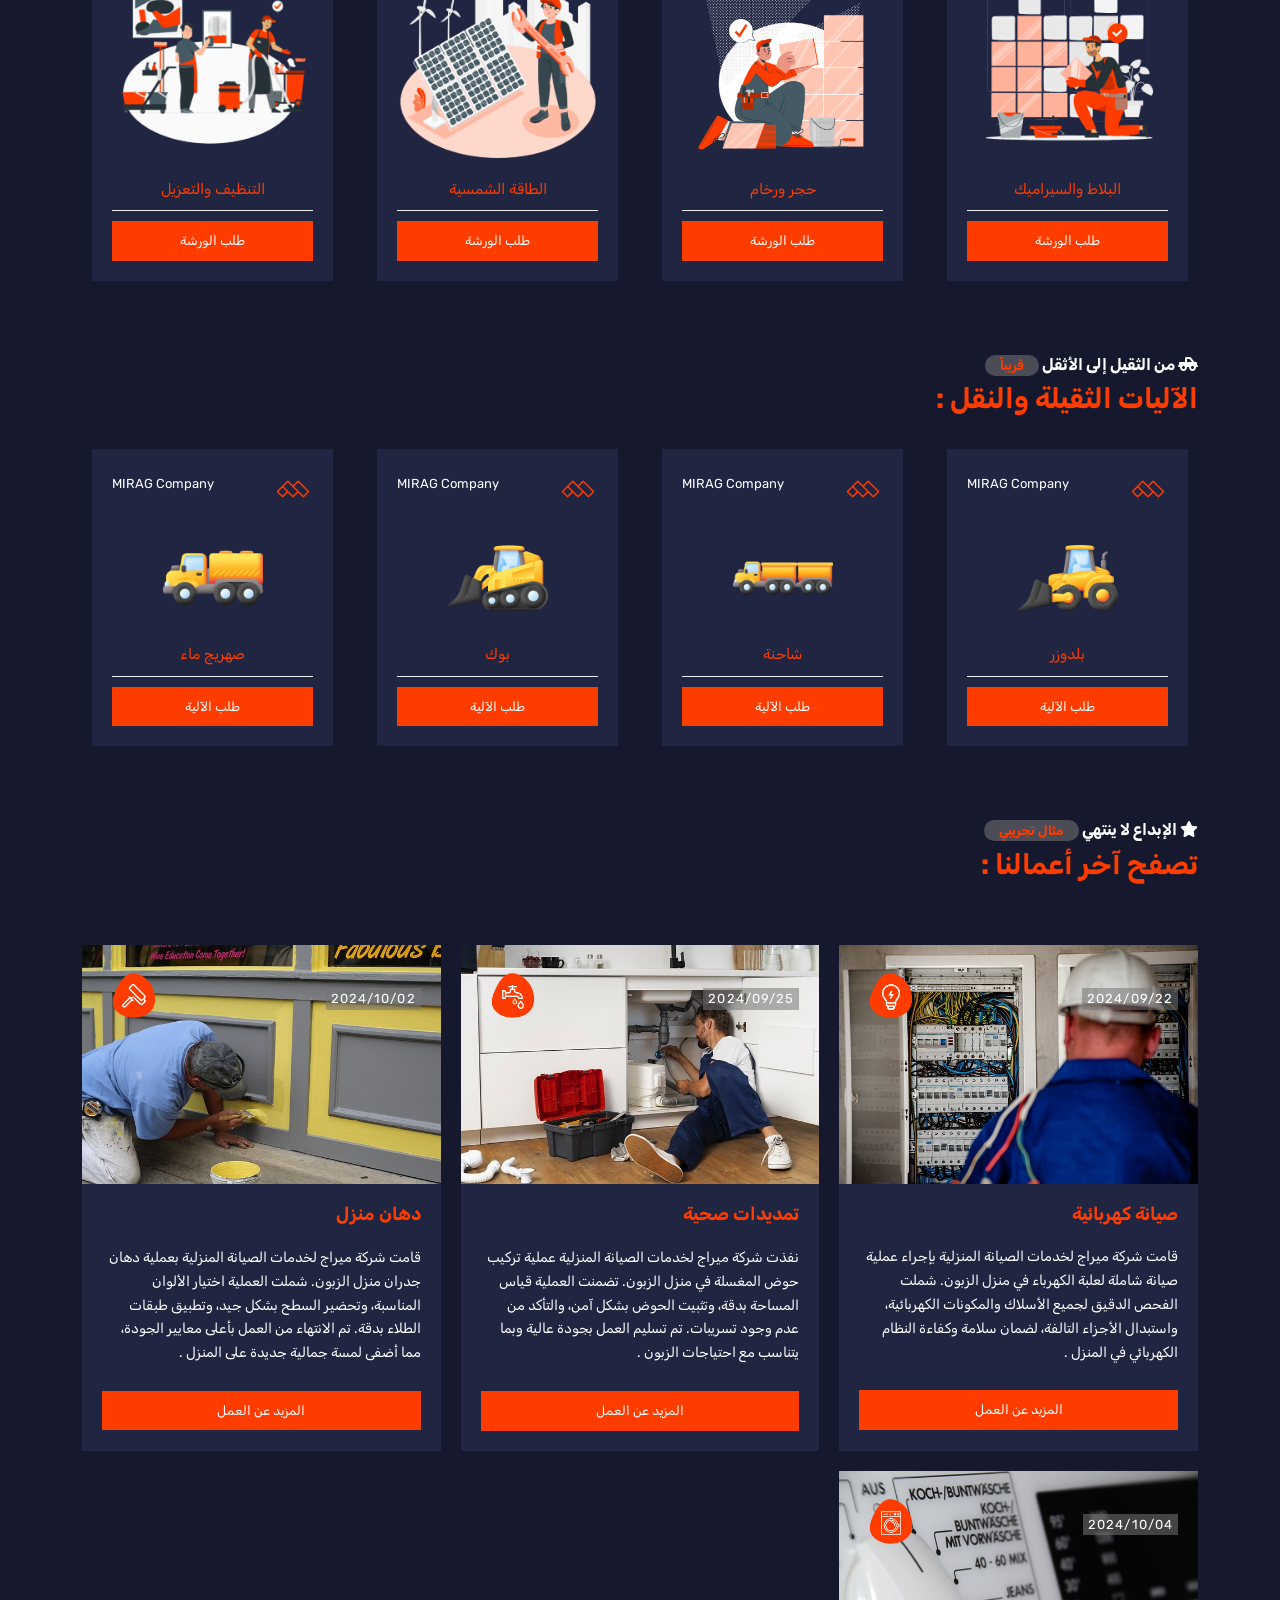
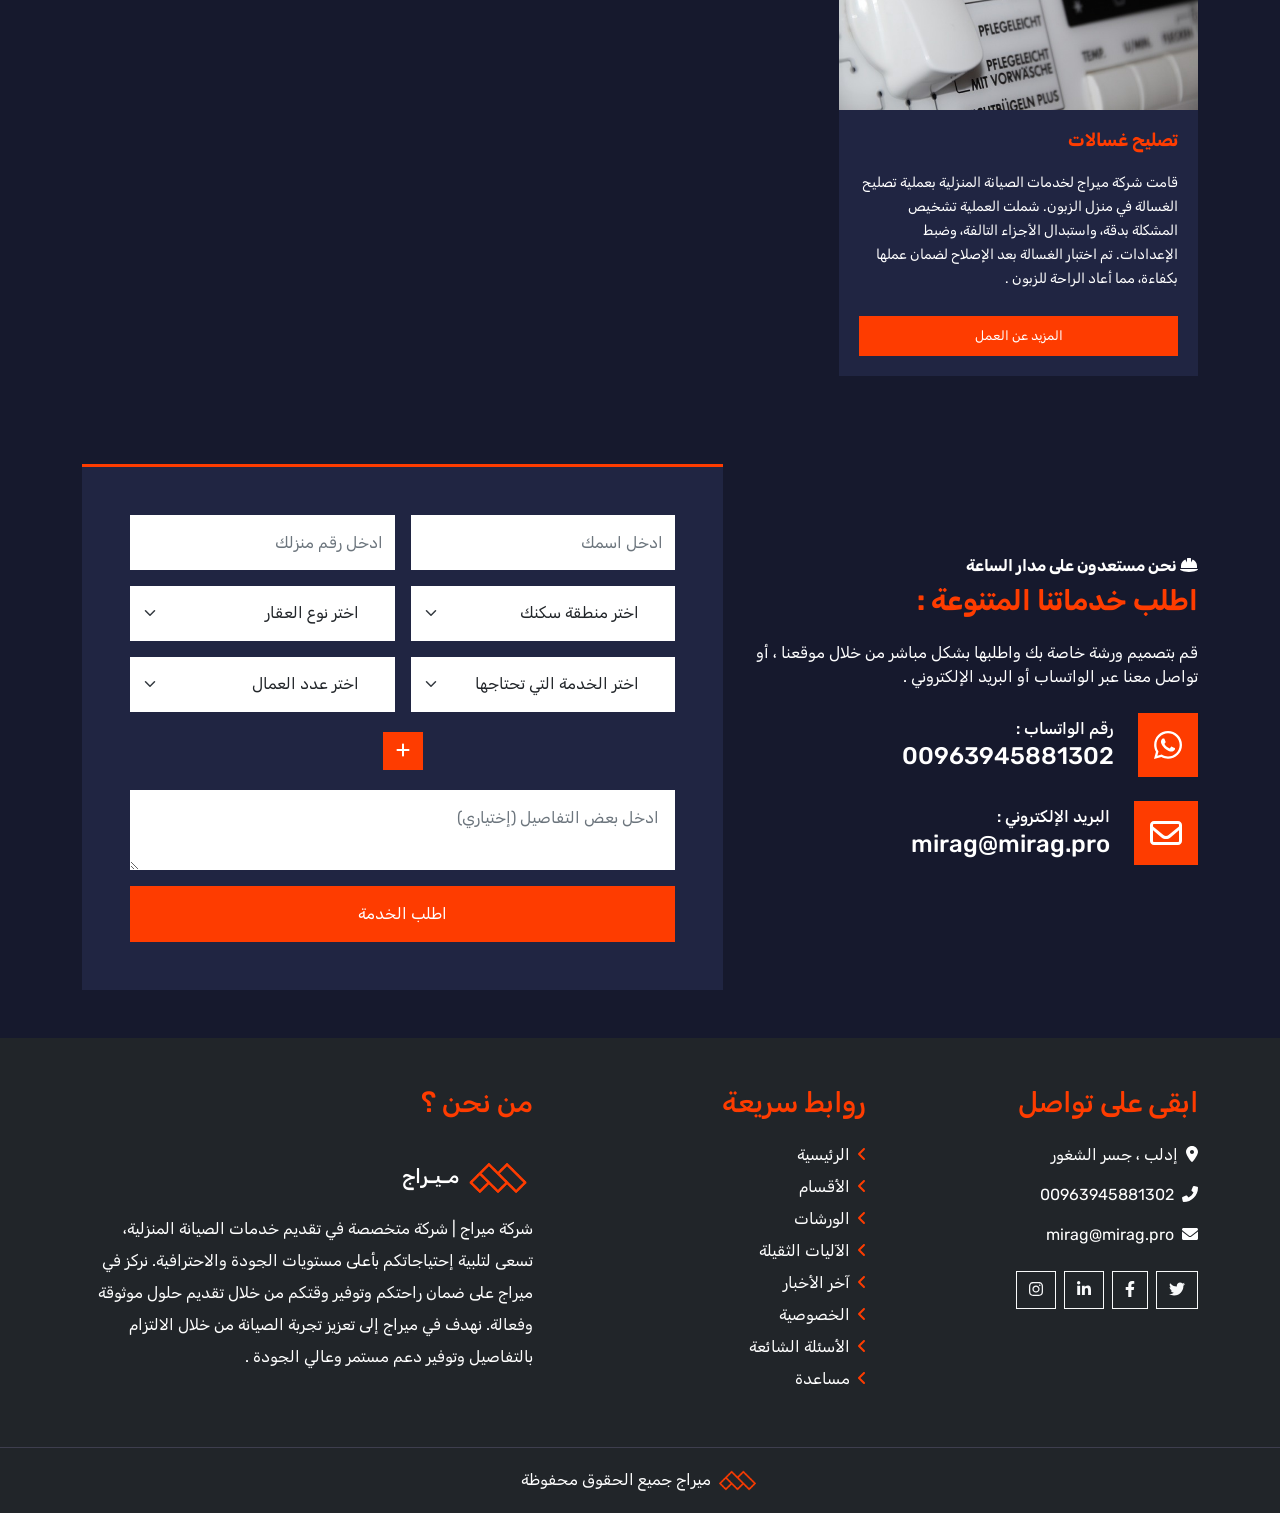
==== commit 0412c85e: "Update index.html" ====
--- a/index.html
+++ b/index.html
@@ -49,6 +49,9 @@
                                 <input type="text" class="form-control border-0 noborder"
                                     placeholder="ادخل اسم المهنة للبحث عنها . . ." style="height: 55px;">
                             </div>
+                            <div class="col-12 mb-1">
+                                <p class="mb-0 mt-0 active">ـــــــــــــــ أو ـــــــــــــــ</p>
+                            </div>
                             <div class="col-12 col-sm-6">
                                 <select class="form-select border-0 noborder" style="height: 55px;">
                                     <option selected="">اختر منطقة سكنك</option>
@@ -335,7 +338,8 @@
     <section class="" id="last-works">
         <div class="container">
             <div class="row">
-                <h6 class="text-white fw-bold"><i class="fas fa-star"></i> الإبداع لا ينتهي
+                <h6 class="text-white fw-bold"><i class="fas fa-star"></i> الإبداع لا ينتهي <span class="soon">مثال
+                        تجريبي</span>
                 </h6>
                 <h3 class="color-primary fw-bold mb-4">تصفح آخر أعمالنا :</h3>
             </div>
@@ -350,10 +354,9 @@
 
                             <h4 class="name-product">صيانة كهربائية</h4>
                             <p class="description-product">
-                                لكن يجب أن أشرح لك كيف ولدت كل هذه الفكرة الخاطئة المتمثلة في إدانة السرور ومدح
-                                الألم ،
-                                وسأقدم لك وصفًا
-                                كاملاً للنظام الباني البارع. السعادة البشرية
+                                قامت شركة ميراج لخدمات الصيانة المنزلية بإجراء عملية صيانة شاملة لعلبة الكهرباء في منزل
+                                الزبون. شملت الفحص الدقيق لجميع الأسلاك والمكونات الكهربائية، واستبدال الأجزاء التالفة،
+                                لضمان سلامة وكفاءة النظام الكهربائي في المنزل .
                             </p>
                         </div>
                         <div class="info-between">
@@ -363,16 +366,15 @@
                     <!-- End Artical Work -->
                     <!-- Start Artical Work -->
                     <div class="course">
-                        <a href="#"><img class="cover" src="imgs/blog-1.jpg" alt="صورة ضمن العمل" /></a>
+                        <a href="#"><img class="cover" src="imgs/blog-2.jpg" alt="صورة ضمن العمل" /></a>
                         <a href="#"><img class="instructor" src="icon/plumber.png" alt="plumber" /></a>
-                        <p class="instructor2">2024/09/22</p>
+                        <p class="instructor2">2024/09/25</p>
                         <div class="info-product">
                             <h4 class="name-product">تمديدات صحية</h4>
                             <p class="description-product">
-                                لكن يجب أن أشرح لك كيف ولدت كل هذه الفكرة الخاطئة المتمثلة في إدانة السرور ومدح
-                                الألم ،
-                                وسأقدم لك وصفًا
-                                كاملاً للنظام الباني البارع. السعادة البشرية
+                                نفذت شركة ميراج لخدمات الصيانة المنزلية عملية تركيب حوض المغسلة في منزل الزبون. تضمنت
+                                العملية قياس المساحة بدقة، وتثبيت الحوض بشكل آمن، والتأكد من عدم وجود تسريبات. تم تسليم
+                                العمل بجودة عالية وبما يتناسب مع احتياجات الزبون .
                             </p>
                         </div>
                         <div class="info-between">
@@ -382,16 +384,15 @@
                     <!-- End Artical Work -->
                     <!-- Start Artical Work -->
                     <div class="course">
-                        <a href="#"><img class="cover" src="imgs/blog-1.jpg" alt="صورة ضمن العمل" /></a>
+                        <a href="#"><img class="cover" src="imgs/blog-3.jpg" alt="صورة ضمن العمل" /></a>
                         <a href="#"><img class="instructor" src="icon/paint.png" alt="paint" /></a>
-                        <p class="instructor2">2024/09/22</p>
+                        <p class="instructor2">2024/10/02</p>
                         <div class="info-product">
                             <h4 class="name-product">دهان منزل</h4>
                             <p class="description-product">
-                                لكن يجب أن أشرح لك كيف ولدت كل هذه الفكرة الخاطئة المتمثلة في إدانة السرور ومدح
-                                الألم ،
-                                وسأقدم لك وصفًا
-                                كاملاً للنظام الباني البارع. السعادة البشرية
+                                قامت شركة ميراج لخدمات الصيانة المنزلية بعملية دهان جدران منزل الزبون. شملت العملية
+                                اختيار الألوان المناسبة، وتحضير السطح بشكل جيد، وتطبيق طبقات الطلاء بدقة. تم الانتهاء من
+                                العمل بأعلى معايير الجودة، مما أضفى لمسة جمالية جديدة على المنزل .
                             </p>
                         </div>
                         <div class="info-between">
@@ -401,92 +402,15 @@
                     <!-- End Artical Work -->
                     <!-- Start Artical Work -->
                     <div class="course">
-                        <a href="#"><img class="cover" src="imgs/blog-1.jpg" alt="صورة ضمن العمل" /></a>
+                        <a href="#"><img class="cover" src="imgs/blog-4.jpg" alt="صورة ضمن العمل" /></a>
                         <a href="#"><img class="instructor" src="icon/washing.png" alt="washing" /></a>
-                        <p class="instructor2">2024/09/22</p>
+                        <p class="instructor2">2024/10/04</p>
                         <div class="info-product">
                             <h4 class="name-product">تصليح غسالات</h4>
                             <p class="description-product">
-                                لكن يجب أن أشرح لك كيف ولدت كل هذه الفكرة الخاطئة المتمثلة في إدانة السرور ومدح
-                                الألم ،
-                                وسأقدم لك وصفًا
-                                كاملاً للنظام الباني البارع. السعادة البشرية
-                            </p>
-                        </div>
-                        <div class="info-between">
-                            <a href="product.html" class="a-file">المزيد عن العمل</a>
-                        </div>
-                    </div>
-                    <!-- End Artical Work -->
-                    <!-- Start Artical Work -->
-                    <div class="course">
-                        <a href="#"><img class="cover" src="imgs/blog-1.jpg" alt="صورة ضمن العمل" /></a>
-                        <a href="#"><img class="instructor" src="icon/brad.png" alt="brad" /></a>
-                        <p class="instructor2">2024/09/22</p>
-                        <div class="info-product">
-                            <h4 class="name-product">تصليح برادات</h4>
-                            <p class="description-product">
-                                لكن يجب أن أشرح لك كيف ولدت كل هذه الفكرة الخاطئة المتمثلة في إدانة السرور ومدح
-                                الألم ،
-                                وسأقدم لك وصفًا
-                                كاملاً للنظام الباني البارع. السعادة البشرية
-                            </p>
-                        </div>
-                        <div class="info-between">
-                            <a href="product.html" class="a-file">المزيد عن العمل</a>
-                        </div>
-                    </div>
-                    <!-- End Artical Work -->
-                    <!-- Start Artical Work -->
-                    <div class="course">
-                        <a href="#"><img class="cover" src="imgs/blog-1.jpg" alt="صورة ضمن العمل" /></a>
-                        <a href="#"><img class="instructor" src="icon/build.png" alt="build" /></a>
-                        <p class="instructor2">2024/09/22</p>
-                        <div class="info-product">
-                            <h4 class="name-product">عمارة حائط</h4>
-                            <p class="description-product">
-                                لكن يجب أن أشرح لك كيف ولدت كل هذه الفكرة الخاطئة المتمثلة في إدانة السرور ومدح
-                                الألم ،
-                                وسأقدم لك وصفًا
-                                كاملاً للنظام الباني البارع. السعادة البشرية
-                            </p>
-                        </div>
-                        <div class="info-between">
-                            <a href="product.html" class="a-file">المزيد عن العمل</a>
-                        </div>
-                    </div>
-                    <!-- End Artical Work -->
-                    <!-- Start Artical Work -->
-                    <div class="course">
-                        <a href="#"><img class="cover" src="imgs/blog-1.jpg" alt="صورة ضمن العمل" /></a>
-                        <a href="#"><img class="instructor" src="icon/sun_energy.png" alt="sun_energy" /></a>
-                        <p class="instructor2">2024/09/22</p>
-                        <div class="info-product">
-                            <h4 class="name-product">طاقة شمسية</h4>
-                            <p class="description-product">
-                                لكن يجب أن أشرح لك كيف ولدت كل هذه الفكرة الخاطئة المتمثلة في إدانة السرور ومدح
-                                الألم ،
-                                وسأقدم لك وصفًا
-                                كاملاً للنظام الباني البارع. السعادة البشرية
-                            </p>
-                        </div>
-                        <div class="info-between">
-                            <a href="product.html" class="a-file">المزيد عن العمل</a>
-                        </div>
-                    </div>
-                    <!-- End Artical Work -->
-                    <!-- Start Artical Work -->
-                    <div class="course">
-                        <a href="#"><img class="cover" src="imgs/blog-1.jpg" alt="صورة ضمن العمل" /></a>
-                        <a href="#"><img class="instructor" src="icon/paved.png" alt="paved" /></a>
-                        <p class="instructor2">2024/09/22</p>
-                        <div class="info-product">
-                            <h4 class="name-product">تبليط أرضية</h4>
-                            <p class="description-product">
-                                لكن يجب أن أشرح لك كيف ولدت كل هذه الفكرة الخاطئة المتمثلة في إدانة السرور ومدح
-                                الألم ،
-                                وسأقدم لك وصفًا
-                                كاملاً للنظام الباني البارع. السعادة البشرية
+                                قامت شركة ميراج لخدمات الصيانة المنزلية بعملية تصليح الغسالة في منزل الزبون. شملت
+                                العملية تشخيص المشكلة بدقة، واستبدال الأجزاء التالفة، وضبط الإعدادات. تم اختبار الغسالة
+                                بعد الإصلاح لضمان عملها بكفاءة، مما أعاد الراحة للزبون .
                             </p>
                         </div>
                         <div class="info-between">
@@ -582,7 +506,8 @@
                                     </select>
                                 </div>
                                 <center>
-                                    <a onclick="addRow(); return false" class="btn bg-active-button mt-1 noborder"><i
+                                    <a onclick="addRow(); return false"
+                                        class="btn bg-active-button mt-1 mb-1 noborder"><i
                                             class="fas fa-plus text-white"></i></a>
                                 </center>
                                 <div id="inRows" class="column m-0">
@@ -684,4 +609,4 @@
 <script src="js/bootstrap.bundle.min.js"></script>
 <script src="js/all.min.js"></script>
 
-</html>+</html>
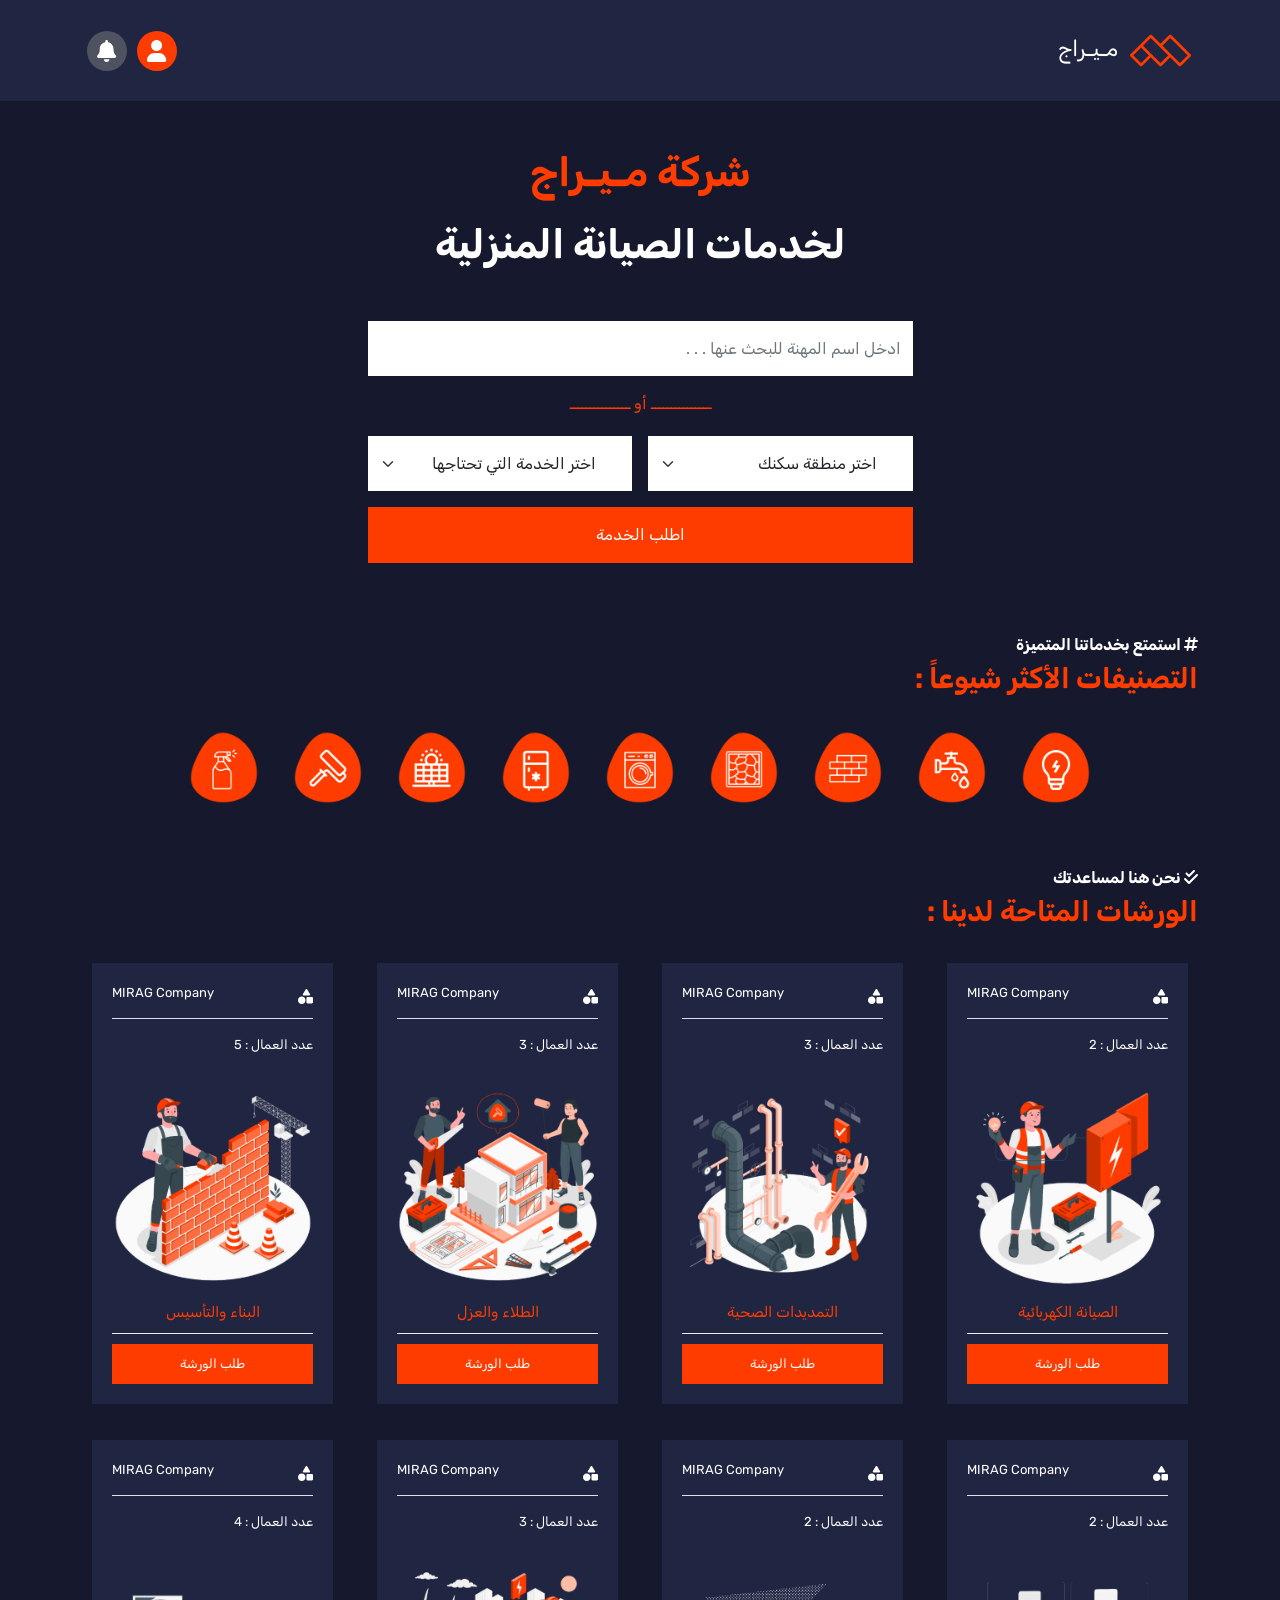
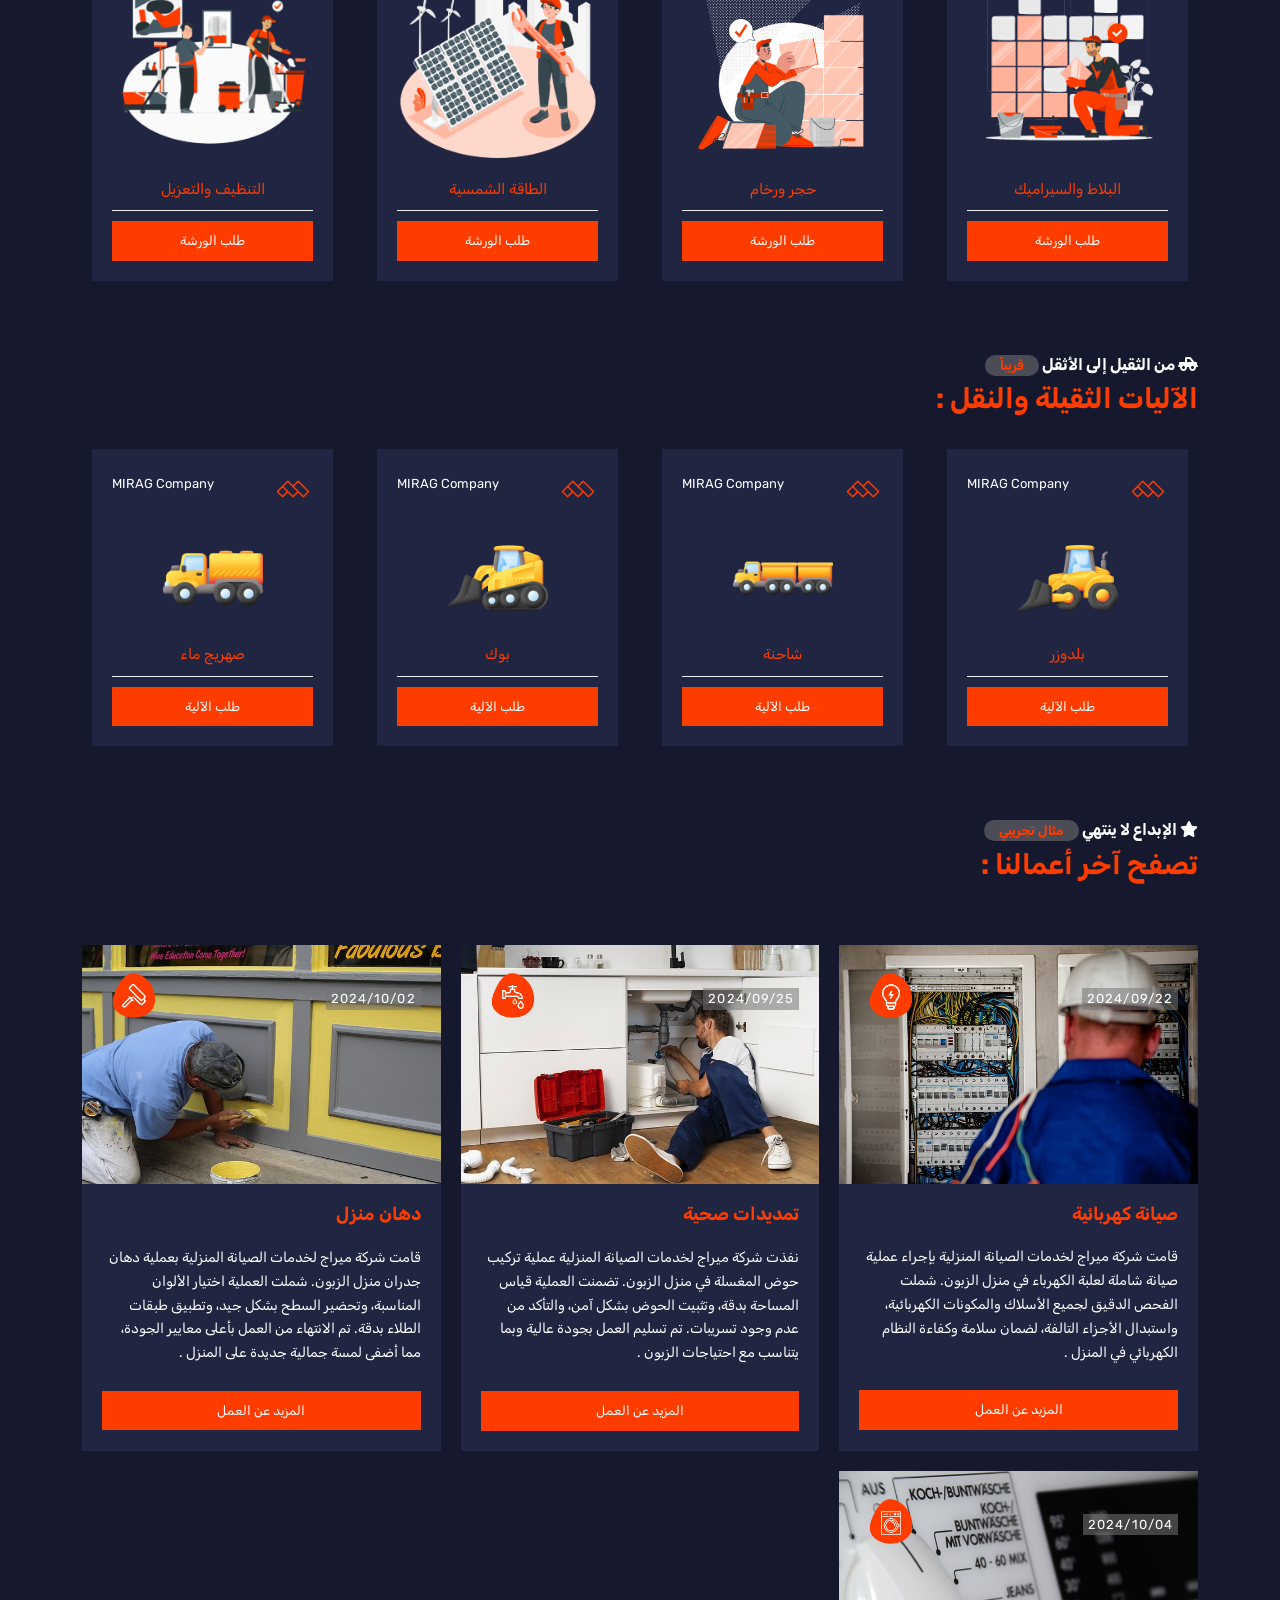
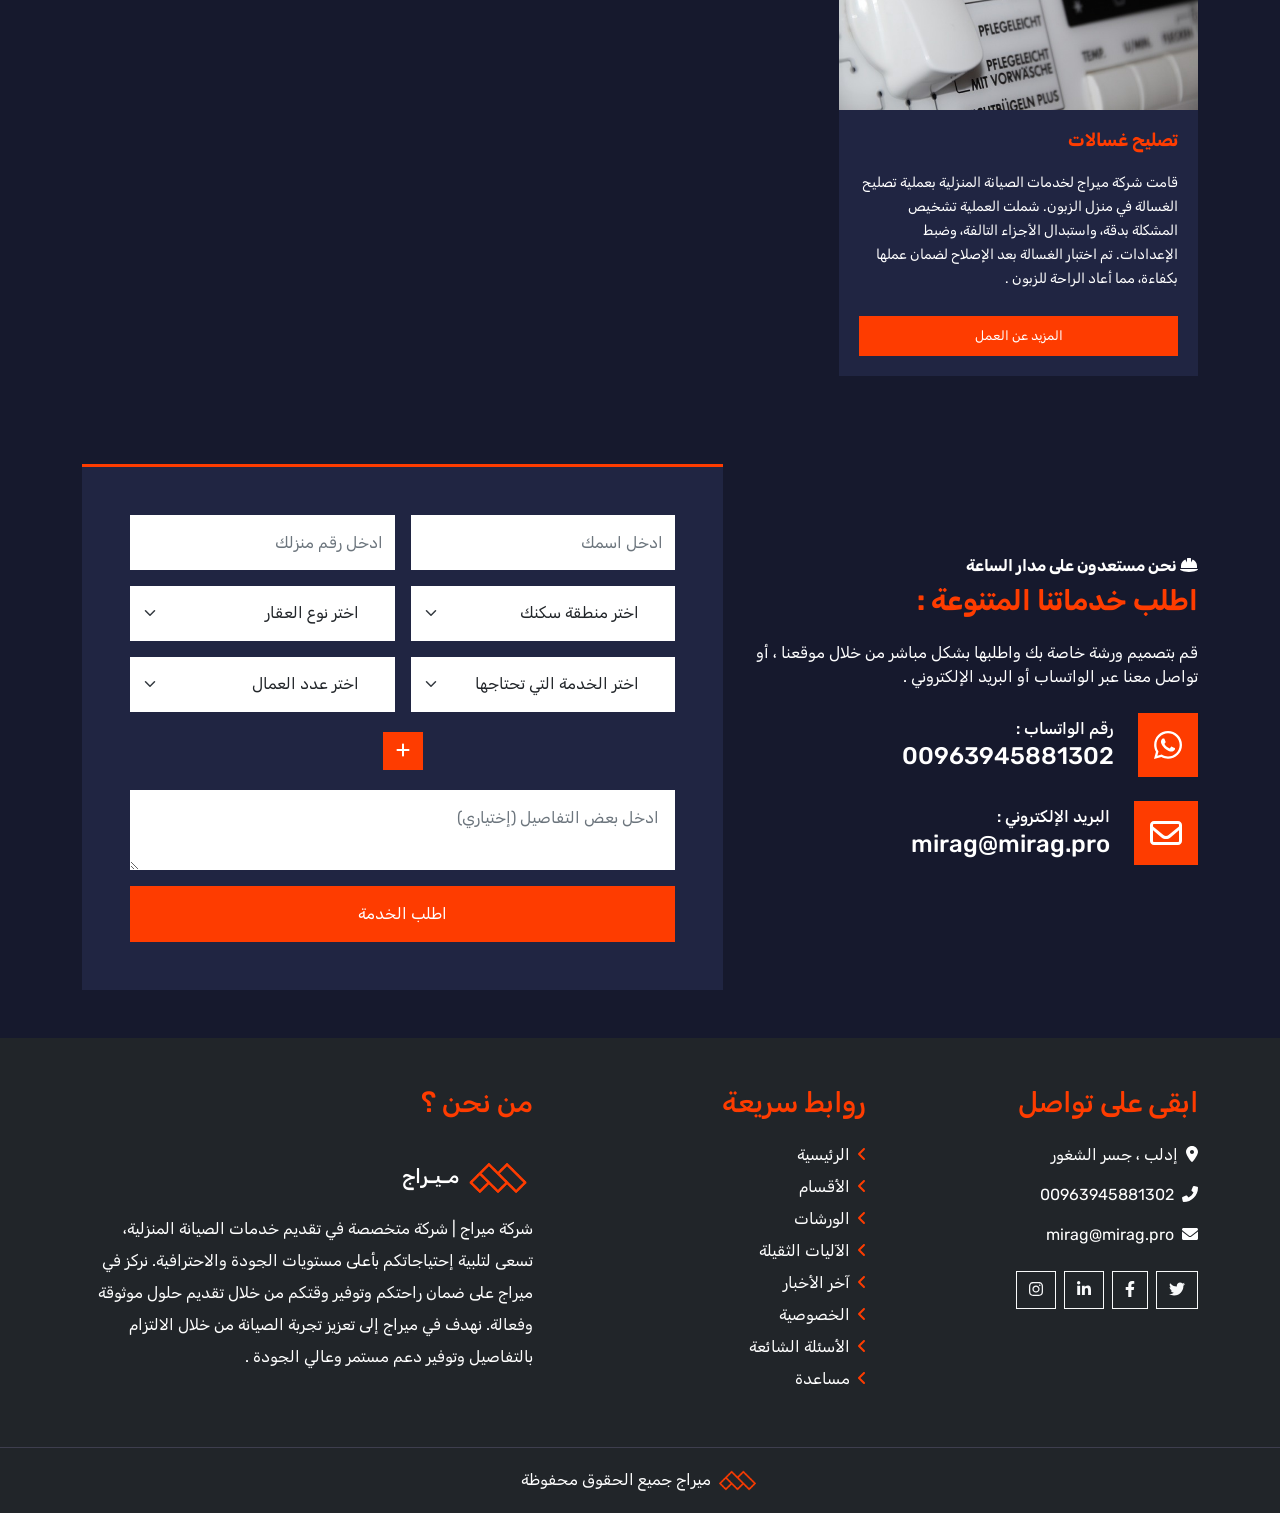
==== commit 5c2ca1c2: "Update index.html" ====
--- a/index.html
+++ b/index.html
@@ -22,7 +22,7 @@
     <!--Start Navbar -->
     <nav class="navbar navbar-expand-lg sticky-top">
         <div class="container">
-            <a class="navbar-brand d-inline" href="index.html" style="font-size: 22px;">
+            <a class="navbar-brand d-inline m-0" href="index.html" style="font-size: 22px;">
                 <img src="brand/icon.png" class="d-inline" height="75px" alt="logo-sera"> مـيـراج
             </a>
             <div class="link">
